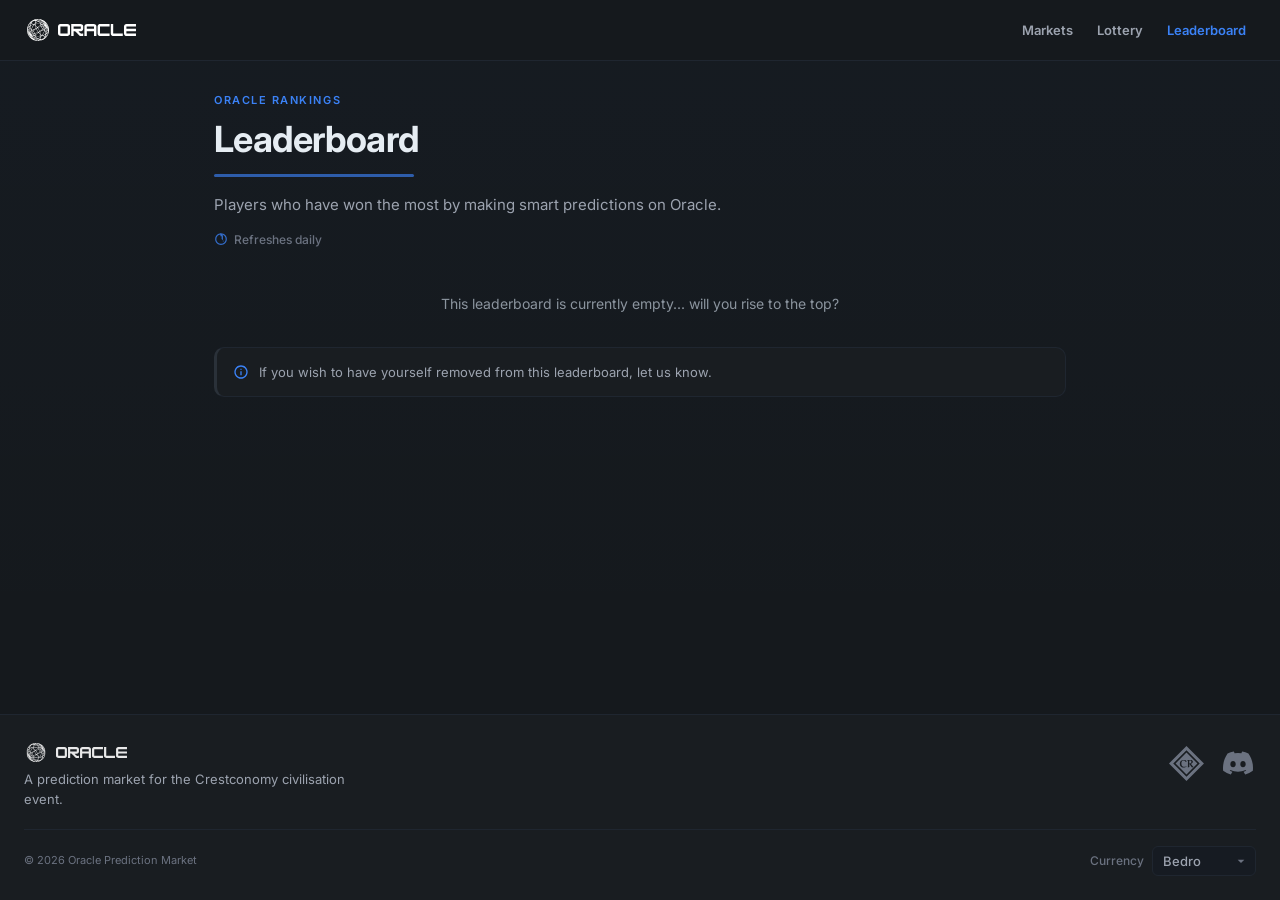
==== leaderboard/index.html @ f8fd2622 "Added new markets" ====
<!DOCTYPE html>
<html lang="en">
<head>
    <meta charset="UTF-8">
    <meta name="viewport" content="width=device-width, initial-scale=1.0">
    <meta name="theme-color" content="#15191d">
    <meta name="color-scheme" content="dark">
    <title>Leaderboard · Oracle</title>
    <style>html,body{background:#15191d}</style>
    <link rel="stylesheet" href="../main.css">
    <link rel="stylesheet" href="leaderboard.css">
    <script src="../data/site-data.js" defer></script>
    <script src="../data/leaderboard-data.js" defer></script>
    <script src="../page-transitions.js" defer></script>
    <script src="leaderboard.js" defer></script>
    <link rel="apple-touch-icon" sizes="180x180" href="/assets/favicon/apple-touch-icon.png">
    <link rel="icon" type="image/png" sizes="32x32" href="/assets/favicon/favicon-32x32.png">
    <link rel="icon" type="image/png" sizes="16x16" href="/assets/favicon/favicon-16x16.png">
    <link rel="manifest" href="/site.webmanifest">
    <link rel="preconnect" href="https://oracle-markets-backend.vercel.app" crossorigin>
</head>
<body class="leaderboard-page">
<header class="site-header">
    <div class="title-bar">
        <a href="../" class="logo" aria-label="Oracle home">
            <img src="../assets/logo.svg" alt="" class="logo-icon" width="28" height="22">
            <img class="logo-text" src="../assets/logo_text.svg" alt="" height="12">
        </a>

        <nav class="leaderboard-nav" aria-label="Site navigation">
            <a href="../" class="leaderboard-nav-link">Markets</a>
            <a href="../lottery/" class="leaderboard-nav-link">Lottery</a>
            <a href="./" class="leaderboard-nav-link active" aria-current="page">Leaderboard</a>
        </nav>
    </div>
</header>

<div id="page-content" class="page-enter">
    <div class="lb-page-wrap">
        <header class="lb-hero">
            <p class="lb-eyebrow">Oracle rankings</p>
            <h1 class="lb-title">Leaderboard</h1>
            <div class="lb-tier-gradient" aria-hidden="true"></div>
            <p class="lb-desc">Players who have won the most by making smart predictions on Oracle.</p>
            <p class="lb-refresh">

                <svg xmlns="http://www.w3.org/2000/svg" height="14px" viewBox="0 -960 960 960" width="14px" fill="var(--accent)"><path d="m612-292 56-56-148-148v-184h-80v-216l172 172ZM480-80q-83 0-156-31.5T197-197q-54-54-85.5-127T80-480q0-83 31.5-156T197-763q54-54 127-85.5T480-880q83 0 156 31.5T763-763q54 54 85.5 127T880-480q0 83-31.5 156T763-197q-54 54-127 85.5T480-80Zm0-400Zm0 320q133 0 226.5-93.5T800-480q0-133-93.5-226.5T480-800q-133 0-226.5 93.5T160-480q0 133 93.5 226.5T480-160Z"/></svg>
                Refreshes daily
            </p>
        </header>

        <section class="lb-board" aria-label="Leaderboard standings">
            <main class="container" id="members"></main>
            <p id="no-members" style="display:none">
                This leaderboard is currently empty... <span class="rank-ellipsis"> will you rise to the top?</span>
            </p>
        </section>

        <p class="lb-disclaimer">
            <svg xmlns="http://www.w3.org/2000/svg" height="16px" viewBox="0 -960 960 960" width="16px" fill="var(--accent)"><path d="M440-280h80v-240h-80v240Zm68.5-331.5Q520-623 520-640t-11.5-28.5Q497-680 480-680t-28.5 11.5Q440-657 440-640t11.5 28.5Q463-600 480-600t28.5-11.5ZM480-80q-83 0-156-31.5T197-197q-54-54-85.5-127T80-480q0-83 31.5-156T197-763q54-54 127-85.5T480-880q83 0 156 31.5T763-763q54 54 85.5 127T880-480q0 83-31.5 156T763-197q-54 54-127 85.5T480-80Zm0-80q134 0 227-93t93-227q0-134-93-227t-227-93q-134 0-227 93t-93 227q0 134 93 227t227 93Zm0-320Z"/></svg>
            If you wish to have yourself removed from this leaderboard, let us know.
        </p>
    </div>
</div>

<footer class="site-footer">
    <div class="footer-inner">
        <div class="footer-row">
            <div class="footer-brand">
                <a href="../" class="footer-logo-link" aria-label="Oracle home">
                    <img src="../assets/logo.svg" alt="" width="24" height="19">
                    <img src="../assets/logo_text.svg" alt="Oracle" height="11">
                </a>
                <p class="footer-tagline" id="footer-tagline"></p>
            </div>
            <div class="footer-links" id="footer-links"></div>
        </div>
        <div class="footer-bottom">
            <p class="footer-copy">© 2026 Oracle Prediction Market</p>
            <div class="footer-currency">
                <label class="footer-currency-label" for="currency-select">Currency</label>
                <select id="currency-select" class="footer-currency-select" aria-label="Currency">
                    <option value="bedro" selected>Bedro</option>
                </select>
            </div>
        </div>
    </div>
</footer>
</body>
</html>
---- main.css ----
*, *::before, *::after {
    box-sizing: border-box;
}

:root {
    --bg: #15191d;
    --bg-elevated: #191d21;
    --panel: #1e2428;
    --panel-hover: #232a30;
    --border: #2a3139;
    --border-subtle: #1f2630;
    --text: #e6edf3;
    --text-muted: #9ca3af;
    --text-dim: #6b7280;
    --accent: #3b82f6;
    --accent-dim: #2563eb;
    --green: #22c55e;
    --green-bg: #1a2e22;
    --green-btn: #2a4a35;
    --red: #ef4444;
    --red-bg: #2e1f20;
    --red-btn: #4a2a2c;
    --radius-sm: 6px;
    --radius-md: 10px;
    --radius-lg: 14px;
    --transition: 0.18s ease;
}

@font-face {
    font-family: 'Inter';
    font-style: normal;
    font-weight: 100 900;
    font-display: swap;
    src: url('/assets/Inter-VariableFont_opsz,wght.woff2') format('woff2-variations');
}

@font-face {
    font-family: 'Inter';
    font-style: italic;
    font-weight: 100 900;
    font-display: swap;
    src: url('/assets/Inter-Italic-VariableFont_opsz,wght.woff2') format('woff2-variations');
}

html {
    scroll-behavior: smooth;
    background: var(--bg);
    color-scheme: dark;
}

@view-transition {
    navigation: auto;
}

::view-transition-old(root),
::view-transition-new(root) {
    animation-duration: 0.2s;
    animation-timing-function: ease;
    background: var(--bg);
}

::view-transition-group(root) {
    background: var(--bg);
}

body {
    margin: 0;
    background: var(--bg);
    color: var(--text);
    font-family: Inter, system-ui, -apple-system, sans-serif;
    font-size: 14px;
    line-height: 1.45;
    -webkit-font-smoothing: antialiased;
}

a {
    color: inherit;
    text-decoration: none;
}

button {
    font-family: inherit;
    cursor: pointer;
}

.site-header {
    position: sticky;
    top: 0;
    z-index: 100;
    background: var(--bg);
    border-bottom: 1px solid var(--border-subtle);
}

.title-bar {
    display: flex;
    align-items: center;
    gap: 20px;
    padding: 12px 24px;
    max-width: 1350px;
    margin: 0 auto;
    height: 60px;
}

.logo {
    display: flex;
    align-items: center;
    gap: 6px;
    flex-shrink: 0;
    margin-right: 16px;
}

.logo-text {
    font-size: 0.95rem;
    font-weight: 600;
    letter-spacing: 0.08em;
}

.leaderboard-nav {
    display: flex;
    align-items: center;
    gap: 4px;
    margin-left: auto;
    flex-shrink: 0;
}

.leaderboard-nav-link {
    font-size: 0.8125rem;
    font-weight: 600;
    color: var(--text-muted);
    padding: 6px 10px;
    border-radius: var(--radius-sm);
    transition: color var(--transition), background var(--transition);
}

.leaderboard-nav-link:hover {
    color: var(--text);
    background: var(--panel);
}

.leaderboard-nav-link.active {
    color: var(--accent);
}

.search-wrap {
    flex: 1;
    max-width: 480px;
    position: relative;
}

.search-icon {
    position: absolute;
    left: 13px;
    top: 50%;
    transform: translateY(-50%);
    color: var(--text-dim);
    pointer-events: none;
}

#search-bar {
    width: 100%;
    background: var(--panel);
    border: 1px solid var(--border-subtle);
    border-radius: 8px;
    padding: 9px 40px 9px 38px;
    color: var(--text);
    font-size: 0.875rem;
    transition: border-color var(--transition);
}

#search-bar::placeholder {
    color: var(--text-dim);
}
#search-bar:focus {
    outline: none;
    border-color: var(--border);
}

.search-kbd {
    position: absolute;
    right: 12px;
    top: 50%;
    transform: translateY(-50%);
    font-size: 0.68rem;
    color: var(--text-dim);
    background: var(--bg-elevated);
    border: 1px solid var(--border-subtle);
    border-radius: 4px;
    padding: 1px 5px;
    font-family: inherit;
}

.nav-right {
    display: flex;
    align-items: center;
    gap: 10px;
    margin-left: auto;
    flex-shrink: 0;
}

.link-btn {
    display: flex;
    align-items: center;
    gap: 5px;
    background: none;
    border: none;
    color: var(--accent);
    font-size: 0.8125rem;
    font-weight: 500;
    padding: 4px 6px;
    transition: opacity var(--transition);
}

.link-btn:hover {
    opacity: 0.8;
}

.menu-btn {
    display: none;
    flex-direction: column;
    justify-content: center;
    gap: 4px;
    width: 32px;
    height: 32px;
    background: none;
    border: none;
    padding: 6px;
}

.menu-btn span {
    display: block;
    height: 2px;
    background: var(--text-muted);
    border-radius: 1px;
}

.tabs {
    display: flex;
    gap: 2px;
    padding: 0 24px;
    max-width: 1350px;
    margin: 0 auto;
    overflow-x: auto;
    scrollbar-width: none;
}

.tabs::-webkit-scrollbar {
    display: none;
}

.tab {
    display: flex;
    align-items: center;
    gap: 5px;
    padding: 10px 12px;
    font-size: 0.8125rem;
    font-weight: 600;
    color: var(--text-muted);
    background: none;
    border: none;
    border-bottom: 2px solid transparent;
    white-space: nowrap;
    flex-shrink: 0;
    transition: color var(--transition);
}


.tab.active {
    color: var(--text);
    border-bottom-color: var(--accent);
}

.tab:hover {
    color: var(--text);
}

.tab-divider {
    align-self: center;
    width: 2px;
    height: 18px;
    margin: 0 6px;
    background: var(--border-subtle);
    flex-shrink: 0;
}

.tab-more {
    color: var(--text-dim);
    font-weight: 500;
}

main {
    max-width: 1350px;
    margin: 0 auto;
    padding: 20px 24px 40px;
}

.highlights {
    display: grid;
    grid-template-columns: minmax(0, 2.3fr) minmax(240px, 1fr);
    gap: 20px;
    align-items: start;
}

.card {
    background: var(--bg-elevated);
    border: 1px solid var(--border-subtle);
    border-radius: var(--radius-lg);
    padding: 18px;
}

.highlight {
    display: flex;
    flex-direction: column;
    gap: 14px;
    min-height: 0;
}

.featured-header {
    display: flex;
    align-items: flex-start;
    gap: 12px;
}

.featured-icon {
    width: 48px;
    height: 48px;
    border-radius: var(--radius-sm);
    background: #0c0f14;
    border: 1px solid var(--border-subtle);
    display: flex;
    align-items: center;
    justify-content: center;
    font-weight: 600;
    font-size: 0.8rem;
    color: var(--text-muted);
    flex-shrink: 0;
    overflow: hidden;
}

.featured-icon img {
    width: 100%;
    height: 100%;
    object-fit: cover;
}

.featured-title-block {
    flex: 1;
    min-width: 0;
}

.featured-subtitle {
    font-size: 0.6875rem;
    color: var(--text-muted);
    margin-bottom: 3px;
}

.featured-title-block h2 {
    margin: 0;
    font-size: 1.2rem;
    font-weight: 600;
    line-height: 1.3;
}

.featured-actions {
    display: flex;
    gap: 6px;
    flex-shrink: 0;
}

.icon-btn {
    display: flex;
    align-items: center;
    justify-content: center;
    width: 30px;
    height: 30px;
    background: transparent;
    border: none;
    border-radius: var(--radius-sm);
    color: var(--text-dim);
    transition: color var(--transition);
}

.icon-btn:hover {
    color: var(--text-muted);
}

.highlight-body {
    display: grid;
    grid-template-columns: minmax(0, 0.95fr) minmax(0, 1.35fr);
    gap: 16px;
    flex: 1;
}

.highlight-body--no-chart {
    grid-template-columns: 1fr;
}

.highlight-left {
    display: flex;
    flex-direction: column;
    gap: 16px;
}

.chance-row {
    display: flex;
    align-items: baseline;
    gap: 8px;
    flex-wrap: wrap;
}

.chance {
    font-size: 1.75rem;
    font-weight: 700;
    color: var(--accent);
    line-height: 1;
}

.change {
    font-size: 0.75rem;
    font-weight: 600;
}

.change.up {
    color: var(--green);
}
.change.down {
    color: var(--red);
}

.btn-row {
    display: flex;
    gap: 8px;
    margin-top: auto;
    margin-bottom: auto;
}

.btn-row--compact .btn-yes,
.btn-row--compact .btn-no {
    padding: 9px 10px;
    font-size: 0.8125rem;
    border-radius: var(--radius-md);
}

.btn-yes, .btn-no, .btn-bet {
    flex: 1;
    border: none;
    border-radius: var(--radius-md);
    padding: 11px 14px;
    font-size: 0.875rem;
    font-weight: 500;
    transition: background var(--transition), color var(--transition);
}

.btn-yes {
    background: var(--green-btn);
    color: var(--green);
}

.btn-yes:hover {
    background: var(--green);
    color: #fff;
}

.btn-no {
    background: var(--red-btn);
    color: var(--red);
}

.btn-no:hover {
    background: var(--red);
    color: #fff;
}

.btn-bet {
    flex: 0 0 auto;
    min-width: 52px;
    padding: 6px 12px;
    background: var(--green-btn);
    color: var(--green);
    font-size: 0.75rem;
    font-weight: 500;
    border-radius: var(--radius-sm);
}

.btn-bet:hover {
    background: var(--green);
    color: #fff;
}

.btn-yes:disabled,
.btn-no:disabled,
.btn-bet:disabled {
    opacity: 0.45;
    cursor: not-allowed;
}

.btn-yes:disabled:hover {
    background: var(--green-btn);
    color: var(--green);
}

.btn-no:disabled:hover {
    background: var(--red-btn);
    color: var(--red);
}

.btn-bet:disabled:hover {
    background: var(--green-btn);
    color: var(--green);
}

.news-feed {
    display: flex;
    flex-direction: column;
    margin-top: auto;
    padding-top: 10px;
    flex-grow: 1;
}

.news-feed--ticker {
    overflow: hidden;
}

.news-ticker-viewport {
    overflow: hidden;
    max-height: 125px;
    flex-grow: 1;
}

.news-ticker-track {
    display: flex;
    flex-direction: column;
    animation: newsTicker var(--ticker-duration, 12s) linear infinite;
}

.news-ticker-track:hover {
    animation-play-state: paused;
}

@keyframes newsTicker {
    0% { transform: translateY(0); }
    100% { transform: translateY(-50%); }
}

.news-item {
    display: grid;
    grid-template-columns: 24px 1fr auto;
    gap: 8px;
    align-items: center;
    padding: 8px 0;
    font-size: 0.75rem;
    min-height: 36px;
    flex-shrink: 0;
}

.news-item:last-child {
    border-bottom: none;
}

.news-empty {
    color: var(--text-dim);
    grid-column: 1 / -1;
}

.news-source-icon {
    width: 24px;
    height: 24px;
    border-radius: 4px;
    display: flex;
    align-items: center;
    justify-content: center;
    font-size: 0.6rem;
    font-weight: 600;
    color: var(--text-dim);
    overflow: hidden;
    flex-shrink: 0;
}

.news-source-icon img {
    width: 100%;
    height: 100%;
    object-fit: cover;
}

.news-headline {
    color: var(--text-muted);
    font-weight: 500;
    line-height: 1.35;
}

a.news-headline {
    text-decoration: none;
    transition: color var(--transition);
}

a.news-headline:hover {
    color: var(--text);
    text-decoration: underline;
}

.news-time {
    color: var(--text-dim);
    font-size: 0.6875rem;
    white-space: nowrap;
}

.graph-container {
    position: relative;
    min-height: 200px;
    height: 100%;
    padding: 6px 0 2px;
}

.graph-container canvas {
    width: 100% !important;
    height: 100% !important;
    max-height: 230px;
}

.graph-container--multi {
    min-height: 240px;
}

.graph-container--multi canvas {
    max-height: 280px;
}

.featured-footer {
    display: grid;
    grid-template-columns: 1fr auto 1fr;
    align-items: center;
    gap: 12px;
    padding-top: 6px;
    font-size: 0.75rem;
    color: var(--text-muted);
}

.featured-footer-left {
    display: flex;
    align-items: center;
    gap: 10px;
    justify-self: start;
    min-width: 0;
    flex-wrap: wrap;
}

.featured-footer-center {
    justify-self: center;
}

.featured-footer-right {
    justify-self: end;
    min-width: 0;
}

.carousel-dots {
    display: flex;
    gap: 5px;
}

.carousel-dot {
    width: 5px;
    height: 5px;
    border-radius: 50%;
    background: var(--border);
    border: none;
    padding: 0;
    transition: background var(--transition);
}

.carousel-dot.active {
    background: var(--text-muted);
}

.carousel-nav {
    display: flex; gap: 20px;
}

.carousel-btn {
    background: transparent;
    border: none;
    color: var(--text-dim);
    font-size: 0.6875rem;
    font-weight: 500;
    padding: 4px 0;
    transition: color var(--transition);
}

.carousel-btn:hover {
    color: var(--text-muted);
}

.sidebar-stack {
    display: flex;
    flex-direction: column;
    gap: 14px;
}

.sidebar-card {
    background: transparent;
    border: none;
    border-radius: 0;
    padding: 0 4px;
}

.sidebar-card h3 {
    margin: 0 0 10px;
    font-size: 0.875rem;
    font-weight: 600;
}

.breaking-item {
    display: grid;
    grid-template-columns: 18px 1fr auto;
    gap: 8px;
    align-items: center;
    padding: 8px 0;
    font-size: 0.78rem;
}

.breaking-item:last-of-type {
    border-bottom: none;
}

.breaking-rank {
    color: var(--text-dim);
    font-weight: 500;
    font-size: 0.72rem;
}

.breaking-title {
    font-weight: 500;
    line-height: 1.3;
    color: var(--text-muted);
}

.breaking-stat {
    text-align: right;
    font-weight: 600;
    font-size: 0.78rem;
    white-space: nowrap;
}

.breaking-stat .pct {
    display: block;
    color: var(--text);
}
.breaking-stat .trend {
    font-size: 0.65rem;
    font-weight: 500;
}
.breaking-stat .trend.up {
    color: var(--green);
}
.breaking-stat .trend.down {
    color: var(--red);
}

.hot-topic {
    display: flex;
    align-items: center;
    justify-content: space-between;
    padding: 8px 0;
    font-size: 0.8rem;
}

.hot-topic:last-of-type {
    border-bottom: none;
}

.hot-topic-name {
    display: flex;
    align-items: center;
    gap: 6px;
    font-weight: 500;
    color: var(--text-muted);
}

.hot-topic-rank {
    color: var(--text-dim);
    font-size: 0.72rem;
    min-width: 14px;
}

.flame-icon {
    color: var(--red);
    flex-shrink: 0;
}

.hot-topic-vol {
    color: var(--text-dim);
    font-size: 0.72rem;
}

.explore-btn {
    width: 100%;
    margin-top: 12px;
    padding: 10px;
    background: var(--panel);
    border: 1px solid var(--border-subtle);
    border-radius: var(--radius-md);
    color: var(--text-muted);
    font-weight: 500;
    font-size: 0.8125rem;
    transition: background var(--transition), color var(--transition);
}

.explore-btn:hover {
    background: var(--panel-hover);
    color: var(--text);
}

.markets-section {
    margin-top: 28px;
}

.section-header {
    display: flex;
    align-items: center;
    justify-content: space-between;
    margin-bottom: 10px;
}

.section-title {
    margin: 0;
    font-size: 0.95rem;
    font-weight: 600;
}

.section-actions {
    display: flex;
    gap: 4px;
}

.grid-tags {
    display: flex;
    gap: 6px;
    flex-wrap: wrap;
    margin-bottom: 14px;
}

.grid-tag {
    padding: 5px 11px;
    font-size: 0.72rem;
    font-weight: 500;
    color: var(--text-muted);
    background: transparent;
    border: 1px solid transparent;
    border-radius: 999px;
    transition: color var(--transition), background var(--transition);
}

.grid-tag:hover {
    color: var(--text);
}

.grid-tag.active {
    color: #fff;
    background: var(--accent-dim);
    border-color: var(--accent-dim);
}

.event-grid {
    display: grid;
    grid-template-columns: repeat(4, minmax(0, 1fr));
    gap: 14px;
}

.event-card {
    background: var(--panel);
    border: 1px solid var(--border-subtle);
    border-radius: var(--radius-lg);
    padding: 14px;
    display: flex;
    flex-direction: column;
    gap: 16px;
    transition: border-color var(--transition), background var(--transition);
}

.event-card:hover {
    border-color: var(--border);
    background: var(--panel-hover);
}

.event-card--ended,
.highlight--ended {
    opacity: 0.62;
    filter: grayscale(0.25);
}

.event-card--resolved,
.highlight--resolved {
    background: linear-gradient(180deg, rgba(22, 199, 132, 0.06) 0%, var(--panel) 48%);
}

.event-card--resolved:hover {
    background: linear-gradient(180deg, rgba(22, 199, 132, 0.09) 0%, var(--panel-hover) 48%);
}

.outcomes-list--resolved {
    margin-top: 15px;
    margin-bottom: 15px;
}

.outcomes-list--resolved .outcome-row {
    grid-template-columns: 1fr auto auto;
}

.outcome-row--winner {
    background: rgba(22, 199, 132, 0.08);
    border: 1px solid rgba(22, 199, 132, 0.22);
    border-radius: var(--radius-sm);
    padding: 6px 8px;
    margin: -6px -8px;
}

.outcome-row--winner .outcome-name {
    color: var(--text);
    font-weight: 600;
}

.outcome-pct--winner {
    color: var(--green);
}

.outcome-winner-tag {
    font-size: 0.625rem;
    font-weight: 700;
    letter-spacing: 0.04em;
    text-transform: uppercase;
    color: var(--green);
    background: rgba(22, 199, 132, 0.14);
    border-radius: 999px;
    padding: 2px 7px;
    white-space: nowrap;
}

.event-card--ended:hover {
    border-color: var(--border-subtle);
    background: var(--panel);
}

.event-card-top {
    display: flex;
    align-items: flex-start;
    justify-content: space-between;
    gap: 6px;
}

.event-card-header {
    display: flex;
    align-items: flex-start;
    gap: 10px;
    flex: 1;
    min-width: 0;
}

.market-icon {
    width: 36px;
    height: 36px;
    border-radius: var(--radius-sm);
    background: #0c0f14;
    border: 1px solid var(--border-subtle);
    display: flex;
    align-items: center;
    justify-content: center;
    font-size: 0.65rem;
    font-weight: 600;
    color: var(--text-dim);
    flex-shrink: 0;
    overflow: hidden;
}

.market-icon img {
    width: 100%;
    height: 100%;
    object-fit: cover;
}

.event-card-title {
    margin: 0;
    font-size: 0.8125rem;
    font-weight: 600;
    line-height: 1.35;
}

.chance-arc {
    position: relative;
    width: 75px;
    flex-shrink: 0;
    margin-top: -2px;
}

.chance-arc svg {
    width: 100%;
    height: auto;
    display: block;
}

.arc-bg {
    fill: none;
    stroke: #31383f;
    stroke-width: 5;
    stroke-linecap: round;
}

.arc-fill {
    fill: none;
    stroke-width: 5;
    stroke-linecap: round;
    stroke-dasharray: 126;
    stroke-dashoffset: 126;
    transition: stroke-dashoffset 0.6s ease;
}

.arc-label {
    position: absolute;
    bottom: 0;
    left: 50%;
    transform: translate(-50%, 3px);
    text-align: center;
    line-height: 1.15;
}

.arc-label .percent {
    display: block;
    font-size: 0.6875rem;
    font-weight: 600;
    color: var(--text);
}

.arc-label .sub {
    display: block;
    font-size: 0.5rem;
    color: var(--text-dim);
    letter-spacing: 0.02em;
}

.outcomes-list {
    display: flex;
    flex-direction: column;
    gap: 8px;
    max-width: 450px;
}

.outcome-row {
    display: grid;
    grid-template-columns: 1fr auto auto;
    gap: 8px;
    align-items: center;
}

.outcome-name {
    margin: 0;
    font-size: 0.8125rem;
    font-weight: 500;
    color: var(--text-muted);
}

.outcome-pct {
    font-size: 0.8125rem;
    font-weight: 600;
    min-width: 32px;
    text-align: right;
}

.outcome-pct.lead {
    color: var(--green);
}
.outcome-pct.trail {
    color: var(--text-muted);
}

.card-meta {
    display: flex;
    align-items: center;
    justify-content: space-between;
    gap: 8px;
    font-size: 0.6875rem;
    color: var(--text-dim);
    margin-top: auto;
}

.market-ends {
    font-variant-numeric: tabular-nums;
    color: var(--text-muted);
    cursor: help;
    white-space: nowrap;
}

.market-ends--urgent {
    color: var(--red);
}

.market-ends--ended {
    color: var(--text-dim);
}

.bookmark-btn {
    display: none; /* TODO: Add bookmarking cookie logic */
    background: none;
    border: none;
    color: var(--text-dim);
    padding: 2px;
    /*display: flex;*/
    transition: color var(--transition);
}

.bookmark-btn:hover {
    color: var(--text-muted);
}

.empty-state {
    text-align: center;
    color: var(--text-muted);
    padding: 40px 24px;
    font-size: 0.875rem;
}

.site-footer {
    margin-top: 56px;
    border-top: 1px solid var(--border-subtle);
    background: var(--bg-elevated);
}

.page-enter-fallback .page-enter {
    animation: fadeSlideUp 0.35s ease both;
}

.footer-inner {
    max-width: 1350px;
    margin: 0 auto;
    padding: 28px 24px 24px;
}

.footer-row {
    display: flex;
    align-items: flex-start;
    justify-content: space-between;
    gap: 24px;
    padding-bottom: 20px;
    border-bottom: 1px solid var(--border-subtle);
}

.footer-brand {
    display: flex;
    flex-direction: column;
    gap: 8px;
    min-width: 0;
}

.footer-logo-link {
    display: inline-flex;
    align-items: center;
    gap: 8px;
    width: fit-content;
    opacity: 0.9;
    transition: opacity var(--transition);
}

.footer-logo-link:hover {
    opacity: 1;
}

.footer-tagline {
    margin: 0;
    font-size: 0.8125rem;
    color: var(--text-muted);
    line-height: 1.5;
    max-width: 360px;
}

.footer-links {
    display: flex;
    align-items: center;
    gap: 16px;
    flex-shrink: 0;
    padding-top: 2px;
}

.footer-link {
    display: flex;
    align-items: center;
    justify-content: center;
    width: 36px;
    height: 36px;
    color: var(--text-dim);
    border-radius: 8px;
    transition: all var(--transition);
}

.footer-link:hover {
    color: var(--text-muted);
    transform: translateY(-1px);
}

.footer-link--discord:hover {
    color: #5865f2;
}

.footer-link--web:hover {
    color: #f2d45a;
}

.footer-bottom {
    display: flex;
    align-items: center;
    justify-content: space-between;
    gap: 16px;
    margin-top: 16px;
    flex-wrap: wrap;
}

.footer-copy {
    margin: 0;
    font-size: 0.6875rem;
    color: var(--text-dim);
}

.footer-currency {
    display: flex;
    align-items: center;
    gap: 8px;
}

.footer-currency-label {
    font-size: 0.75rem;
    font-weight: 500;
    color: var(--text-dim);
}

.footer-currency-select {
    appearance: none;
    min-width: 6.5rem;
    padding: 6px 28px 6px 10px;
    font-family: inherit;
    font-size: 0.8125rem;
    font-weight: 500;
    color: var(--text-muted);
    background:
        url("data:image/svg+xml,%3Csvg xmlns='http://www.w3.org/2000/svg' viewBox='0 0 24 24' fill='%236b7280'%3E%3Cpath d='M7 10l5 5 5-5z'/%3E%3C/svg%3E")
        no-repeat right 6px center / 16px,
        var(--panel);
    border: 1px solid var(--border-subtle);
    border-radius: var(--radius-sm);
    cursor: pointer;
    transition: border-color var(--transition), color var(--transition);
}

.footer-currency-select:hover {
    border-color: var(--border);
    color: var(--text);
}

.footer-currency-select:focus {
    outline: none;
    border-color: var(--accent);
}

@keyframes fadeSlideUp {
    from {
        opacity: 0;
        transform: translateY(12px);
    }
    to {
        opacity: 1;
        transform: translateY(0);
    }
}

@keyframes fadeIn {
    from {
        opacity: 0;
    }
    to {
        opacity: 1;
    }
}

.fade-in {
    animation: fadeSlideUp 0.5s ease both;
}

@keyframes skeletonShimmer {
    0% {
        background-position: 200% 0;
    }
    100% {
        background-position: -200% 0;
    }
}

.skeleton-line,
.skeleton-block,
.skeleton-pill {
    background: linear-gradient(
        90deg,
        #1a2026 0%,
        #252d36 45%,
        #1a2026 90%
    );
    background-size: 200% 100%;
    animation: skeletonShimmer 1.35s ease-in-out infinite;
    border-radius: var(--radius-sm);
}

.skeleton-line {
    height: 11px;
    width: 100%;
}

.skeleton-line--xs {
    width: 38%;
    height: 10px;
}

.skeleton-line--chance {
    width: 120px;
    height: 28px;
    border-radius: var(--radius-md);
}

.skeleton-line--sidebar-title {
    width: 108px;
    height: 14px;
    margin-bottom: 10px;
}

.skeleton-line--rank {
    width: 18px;
    height: 11px;
    flex-shrink: 0;
}

.skeleton-line--breaking-title {
    flex: 1;
    min-width: 0;
    height: 11px;
}

.skeleton-line--stat {
    width: 32px;
    height: 11px;
    margin-left: auto;
}

.skeleton-line--stat-sm {
    width: 40px;
    height: 9px;
    margin-left: auto;
    margin-top: 3px;
}

.skeleton-line--hot-name {
    flex: 1;
    min-width: 0;
    height: 11px;
}

.skeleton-line--hot-vol {
    width: 44px;
    height: 10px;
    flex-shrink: 0;
}

.skeleton-line--card-title {
    height: 11px;
}

.skeleton-line--card-title-sub {
    width: 78%;
    height: 11px;
}

.skeleton-line--card-meta {
    width: 42%;
    height: 10px;
}

.skeleton-line--footer-meta {
    width: 88px;
    height: 11px;
}

.skeleton-line--footer-nav {
    width: 72px;
    height: 11px;
    margin-left: auto;
}

.skeleton-line--sm {
    width: 55%;
    height: 11px;
}

.skeleton-line--md {
    width: 42%;
    height: 13px;
    margin-bottom: 14px;
}

.skeleton-line--lg {
    width: 88%;
    height: 18px;
    margin-top: 8px;
}

.skeleton-line--xl {
    width: 64%;
    height: 28px;
    border-radius: var(--radius-md);
}

.skeleton-line--short {
    width: 48px;
    flex-shrink: 0;
}

.skeleton-block {
    border-radius: var(--radius-sm);
}

.skeleton-icon {
    width: 48px;
    height: 48px;
    flex-shrink: 0;
}

.skeleton-chart {
    height: 200px;
    min-height: 200px;
    border-radius: var(--radius-md);
}

.skeleton-btn-row {
    display: flex;
    gap: 8px;
}

.skeleton-btn {
    flex: 1;
    height: 40px;
    border-radius: var(--radius-md);
}

.skeleton-btn--compact {
    height: 34px;
}

.skeleton-featured-footer {
    display: grid;
    grid-template-columns: 1fr auto 1fr;
    align-items: center;
    gap: 12px;
    padding-top: 6px;
}

.skeleton-footer-dots {
    display: flex;
    gap: 5px;
    justify-self: center;
}

.skeleton-dot {
    width: 5px;
    height: 5px;
    border-radius: 50%;
    background: linear-gradient(
        90deg,
        #1a2026 0%,
        #252d36 45%,
        #1a2026 90%
    );
    background-size: 200% 100%;
    animation: skeletonShimmer 1.35s ease-in-out infinite;
}

.skeleton-breaking-item {
    display: grid;
    grid-template-columns: 18px 1fr auto;
    gap: 8px;
    align-items: center;
    padding: 8px 0;
}

.skeleton-breaking-stat {
    display: flex;
    flex-direction: column;
    align-items: flex-end;
    gap: 0;
    min-width: 44px;
}

.skeleton-hot-item {
    display: flex;
    align-items: center;
    justify-content: space-between;
    gap: 12px;
    padding: 8px 0;
}

.skeleton-sidebar {
    min-height: 168px;
}

.skeleton-pill {
    display: inline-block;
    width: 72px;
    height: 28px;
    border-radius: 999px;
}

.skeleton-pill--short {
    width: 52px;
}

.skeleton-pill--tab {
    width: 64px;
    height: 30px;
    flex-shrink: 0;
}

.skeleton-tabs {
    display: flex;
    gap: 8px;
    overflow: hidden;
}

.skeleton-grid-tags {
    display: flex;
    flex-wrap: wrap;
    gap: 8px;
}

.skeleton-card {
    pointer-events: none;
    min-height: 150px;
    gap: 12px;
}

.skeleton-card-top {
    display: flex;
    align-items: flex-start;
    justify-content: space-between;
    gap: 6px;
}

.skeleton-card-icon {
    width: 36px;
    height: 36px;
    flex-shrink: 0;
}

.skeleton-card-arc {
    width: 75px;
    height: 38px;
    flex-shrink: 0;
    border-radius: 75px 75px 0 0;
    margin-top: -2px;
}

.skeleton-card-copy {
    flex: 1;
    display: flex;
    flex-direction: column;
    gap: 8px;
    min-width: 0;
    padding-top: 2px;
}

.skeleton-featured {
    min-height: 350px;
}

.skeleton-featured .highlight-body {
    display: grid;
    grid-template-columns: minmax(0, 0.95fr) minmax(0, 1.35fr);
    gap: 16px;
    min-height: 216px;
    align-items: stretch;
}

.skeleton-featured .highlight-left {
    gap: 16px;
    justify-content: flex-start;
}

#main-content[aria-busy="true"] .highlights,
#main-content[aria-busy="true"] .markets-section {
    pointer-events: none;
}

.content-ready .skeleton-featured,
.content-ready .skeleton-card,
.content-ready .skeleton-sidebar,
.content-ready .skeleton-grid-tags {
    animation: none;
}

@media (prefers-reduced-motion: reduce) {
    .skeleton-line,
    .skeleton-block,
    .skeleton-pill,
    .skeleton-dot {
        animation: none;
        background: #1e2428;
    }
}

@media (prefers-reduced-motion: reduce) {
    ::view-transition-old(root),
    ::view-transition-new(root) {
        animation: none;
    }

    .page-enter-fallback .page-enter {
        animation: none;
    }
}

@media (max-width: 1200px) {
    .event-grid {
        grid-template-columns: repeat(3, minmax(0, 1fr));
    }
}

@media (max-width: 960px) {
    .highlights {
        grid-template-columns: 1fr;
    }
    .sidebar-stack {
        display: grid;
        grid-template-columns: 1fr 1fr;
        gap: 20px;
    }
    .event-grid {
        grid-template-columns: repeat(2, minmax(0, 1fr));
    }
    .highlight-body {
        grid-template-columns: 1fr;
    }
    .graph-container {
        min-height: 170px;
    }
}

@media (max-width: 720px) {
    .title-bar {
        display: grid;
        grid-template-columns: 1fr auto;
        grid-template-areas:
            "logo nav"
            "search search";
        height: auto;
        min-height: 0;
        gap: 10px 12px;
        padding: 10px 16px;
        align-items: center;
    }

    .logo {
        grid-area: logo;
        margin-right: 0;
    }

    .leaderboard-nav {
        grid-area: nav;
        margin-left: 0;
        justify-content: flex-end;
        gap: 2px;
        max-width: 100%;
    }

    .leaderboard-nav-link {
        padding: 6px 8px;
        font-size: 0.75rem;
    }

    .search-wrap {
        grid-area: search;
        order: unset;
        max-width: none;
        width: 100%;
        margin: 0;
    }

    .search-kbd {
        display: none;
    }

    .menu-btn {
        display: flex;
    }

    .link-btn-text {
        display: none;
    }

    main {
        padding: 16px;
    }

    .tabs {
        padding: 0 16px;
        gap: 0;
    }

    .tab {
        padding: 10px 10px;
        font-size: 0.75rem;
    }

    .skeleton-tabs {
        padding: 0 16px;
    }

    .sidebar-stack {
        grid-template-columns: 1fr;
    }

    .event-grid {
        grid-template-columns: 1fr;
    }

    .footer-inner {
        padding: 24px 16px 20px;
    }

    .footer-row {
        flex-direction: column;
        align-items: stretch;
        gap: 16px;
    }

    .footer-links {
        padding-top: 0;
    }

    .featured-title-block h2 {
        font-size: 1.05rem;
    }

    .chance {
        font-size: 1.5rem;
    }
}

@media (max-width: 480px) {
    .title-bar {
        grid-template-columns: 1fr;
        grid-template-areas:
            "logo"
            "nav"
            "search";
        gap: 8px;
    }

    .leaderboard-nav {
        justify-content: flex-start;
        flex-wrap: wrap;
        row-gap: 4px;
    }

    .footer-links {
        justify-content: flex-start;
    }

    .footer-bottom {
        flex-direction: column;
        align-items: flex-start;
        gap: 12px;
    }
}
---- leaderboard/leaderboard.css ----
:root {
  --panel: #161b22;
  --gold: #f5c15b;
  --silver: #b7c0cc;
  --bronze: #d08c5a;
  --normal: #35383c;
  --muted: #8b949e;
}

.leaderboard-page {
  display: flex;
  flex-direction: column;
  min-height: 100vh;
}

#page-content {
  flex: 1;
  position: relative;
  background: linear-gradient(to bottom, rgba(59,130,246, 0.02), rgba(59,130,246, 0.0));
}

.lb-page-wrap {
  max-width: 900px;
  margin: 0 auto;
  padding: 32px 24px 0px;
}

.lb-hero {
  margin-bottom: 28px;
}

.lb-eyebrow {
  margin: 0 0 10px;
  font-size: 0.6875rem;
  font-weight: 600;
  letter-spacing: 0.14em;
  text-transform: uppercase;
  color: var(--accent);
}

.lb-title {
  margin: 0 0 14px;
  font-size: clamp(1.75rem, 4vw, 2.25rem);
  font-weight: 700;
  letter-spacing: -0.02em;
  line-height: 1.15;
  color: var(--text);
}

.lb-tier-gradient {
  width: min(200px, 40%);
  height: 3px;
  margin-bottom: 16px;
  border-radius: 999px;
  background: var(--accent);
  opacity: 0.65;
}

.lb-desc {
  margin: 0;
  max-width: 36rem;
  font-size: 0.9375rem;
  color: var(--text-muted);
  line-height: 1.6;
}

.lb-refresh {
  display: inline-flex;
  align-items: center;
  gap: 6px;
  margin: 14px 0 0;
  font-size: 0.75rem;
  font-weight: 500;
  color: var(--text-dim);
}

.lb-refresh svg {
  color: var(--accent);
  opacity: 0.8;
  flex-shrink: 0;
  transform: translateY(-0.85px);
}

.lb-board {
  position: relative;
}

.lb-disclaimer {
  display: flex;
  align-items: flex-start;
  gap: 10px;
  margin: 32px 0 0;
  padding: 14px 16px;
  font-size: 0.8125rem;
  color: var(--text-muted);
  line-height: 1.55;
  background: var(--bg-elevated);
  border: 1px solid var(--border-subtle);
  border-left: 3px solid var(--border);
  border-radius: var(--radius-md);
}

.lb-disclaimer svg {
  flex-shrink: 0;
  margin-top: 2px;
  color: var(--text-dim);
}

.container {
  display: flex;
  flex-direction: column;
  gap: 1rem;
  padding: 0;
}

.rank-card {
  padding: 0;
  border-radius: 14px;
  transition: 0.3s ease;
}

.rank-card:hover {
  transform: translateY(-2px);
}

.rank-inner {
  position: relative;
  display: flex;
  opacity: 0;
  transform: translateY(6px);
  animation: none;
  /*background: linear-gradient(*/
  /*  180deg,*/
  /*  rgba(22, 27, 34, 0.7),*/
  /*  rgba(18, 23, 34, 0.7)*/
  /*);*/
    background: var(--bg-elevated);
  border: 1px solid #202938;
  border-radius: 14px;
  backdrop-filter: blur(5px);
  -webkit-backdrop-filter: blur(5px);
  padding: 14px 16px;
}

.lb-board-animate .rank-inner {
  animation: cardIn 0.4s ease forwards;
}

@keyframes cardIn {
  to {
    opacity: 1;
    transform: translateY(0);
  }
}

.rank-inner::before {
  content: "";
  position: absolute;
  inset: 0;
  border-radius: inherit;
  opacity: 0;
  background: radial-gradient(
    circle at top left,
    color-mix(in srgb, var(--rank-color) 35%, transparent),
    transparent 60%
  );
  transition: opacity 0.7s ease;
  pointer-events: none;
}

.rank-inner:hover::before {
  opacity: 0.7;
}

.rank-header {
  position: relative;
  isolation: isolate;
  overflow-y: visible;
  max-height: 5rem;
  display: flex;
  flex-direction: row;
  width: 10rem;
  justify-content: space-between;
  padding-left: 0.2rem;
  margin-right: 1rem;
  border-radius: 0.4rem;
  background: linear-gradient(-80deg, var(--panel), var(--rank-color));
}

.rank-header .rank-number,
.rank-header img {
  position: relative;
  z-index: 1;
}

.rank-header img {
  height: 5.75rem;
  width: 5.75rem;
  transform: translateY(-0.75rem);
}

.rank-number {
  font-size: 1.7rem;
  line-height: 1.35rem;
  font-weight: 700;
  text-align: center;
  text-shadow: 1px 1px 4px black;
  font-style: italic;
  min-width: 4rem;
  align-self: center;
}

.mage-info {
  display: flex;
  flex-direction: column;
  align-items: space-between;
  height: 100%;
  margin-top: 4px;
  font-size: 0.8rem;
  color: var(--muted);
  gap: 0.3rem;
  align-self: center;
}

.mage-info h2 {
  margin: 0;
  font-size: 1.5rem;
  font-weight: 600;
  letter-spacing: 0.04em;
}

.player-affiliation {
  display: inline-flex;
  align-items: center;
  flex-wrap: wrap;
  gap: 0.4rem 0.55rem;
  margin-top: 0.1rem;
}

.player-affiliation .origin,
.player-affiliation .region {
  font-size: 0.8rem;
  font-weight: 500;
  color: var(--muted);
  line-height: 1.3;
  white-space: nowrap;
}

.player-affiliation .origin:not(:only-child)::after {
  content: "•";
  margin-left: 0.55rem;
  opacity: 0.45;
  font-weight: 600;
}

#no-members {
  opacity: 0;
  transform: translateY(2px);
  text-align: center;
  color: var(--muted);
}

.show-animate {
  animation: fadeSlideIn 0.6s forwards;
}

.rank-ellipsis {
  opacity: 0;
  display: inline-block;
  transition: opacity 0.6s ease 0.8s, transform 0.6s ease 0.8s;
  animation-delay: 0.7s;
}

#no-members.show-animate .rank-ellipsis {
  opacity: 1;
  transform: translateY(0);
}

@keyframes fadeSlideIn {
  to {
    opacity: 1;
    transform: translateY(0);
  }
}

.gold .rank-header::before,
.silver .rank-header::before,
.bronze .rank-header::before {
  content: "";
  position: absolute;
  inset: 0;
  border-radius: inherit;
  background: linear-gradient(
    105deg,
    transparent 0%,
    transparent 38%,
    rgba(255, 255, 255, 0.15) 44%,
    rgba(255, 255, 255, 0.55) 50%,
    rgba(255, 255, 255, 0.15) 56%,
    transparent 62%,
    transparent 100%
  );
  background-size: 220% 100%;
  background-position: 130% 0;
  animation: rankHeaderShine 4s ease-in-out infinite;
  pointer-events: none;
  z-index: 0;
}

.silver .rank-header::before {
  background: linear-gradient(
    105deg,
    transparent 0%,
    transparent 38%,
    rgba(255, 255, 255, 0.12) 44%,
    rgba(255, 255, 255, 0.5) 50%,
    rgba(255, 255, 255, 0.12) 56%,
    transparent 62%,
    transparent 100%
  );
  background-size: 220% 100%;
  background-position: 130% 0;
}

.bronze .rank-header::before {
  background: linear-gradient(
    105deg,
    transparent 0%,
    transparent 38%,
    rgba(255, 220, 170, 0.12) 44%,
    rgba(255, 230, 190, 0.45) 50%,
    rgba(255, 220, 170, 0.12) 56%,
    transparent 62%,
    transparent 100%
  );
  background-size: 220% 100%;
  background-position: 130% 0;
}

@keyframes rankHeaderShine {
  0%,
  28%,
  100% {
    background-position: 130% 0;
  }

  52% {
    background-position: -30% 0;
  }
}

.gold .rank-header {
  background: linear-gradient(-80deg, var(--panel), var(--gold));
}

.silver .rank-header {
  background: linear-gradient(-80deg, var(--panel), var(--silver));
}

.bronze .rank-header {
  background: linear-gradient(-80deg, var(--panel), var(--bronze));
}

.normal .rank-header {
  background: linear-gradient(-80deg, var(--panel), var(--normal));
}

@media (max-width: 670px) {
  .lb-page-wrap {
    padding: 24px 16px 40px;
  }

  .rank-inner {
    flex-direction: row;
    flex-wrap: wrap;
    justify-content: center;
  }

  .rank-header {
    margin-right: 0;
  }

  .mage-info h2 {
    text-align: center;
  }
}

@media (max-width: 570px) {
  .rank-inner {
    gap: 1rem;
  }

  #no-members {
    margin-left: 2rem;
    margin-right: 2rem;
  }
}

@media (max-width: 400px) {
  .player-affiliation .origin,
  .player-affiliation .region {
    font-size: 0.7rem;
  }
}

@media (prefers-reduced-motion: reduce) {
  .rank-inner {
    animation: none;
    opacity: 1;
    transform: none;
  }
}
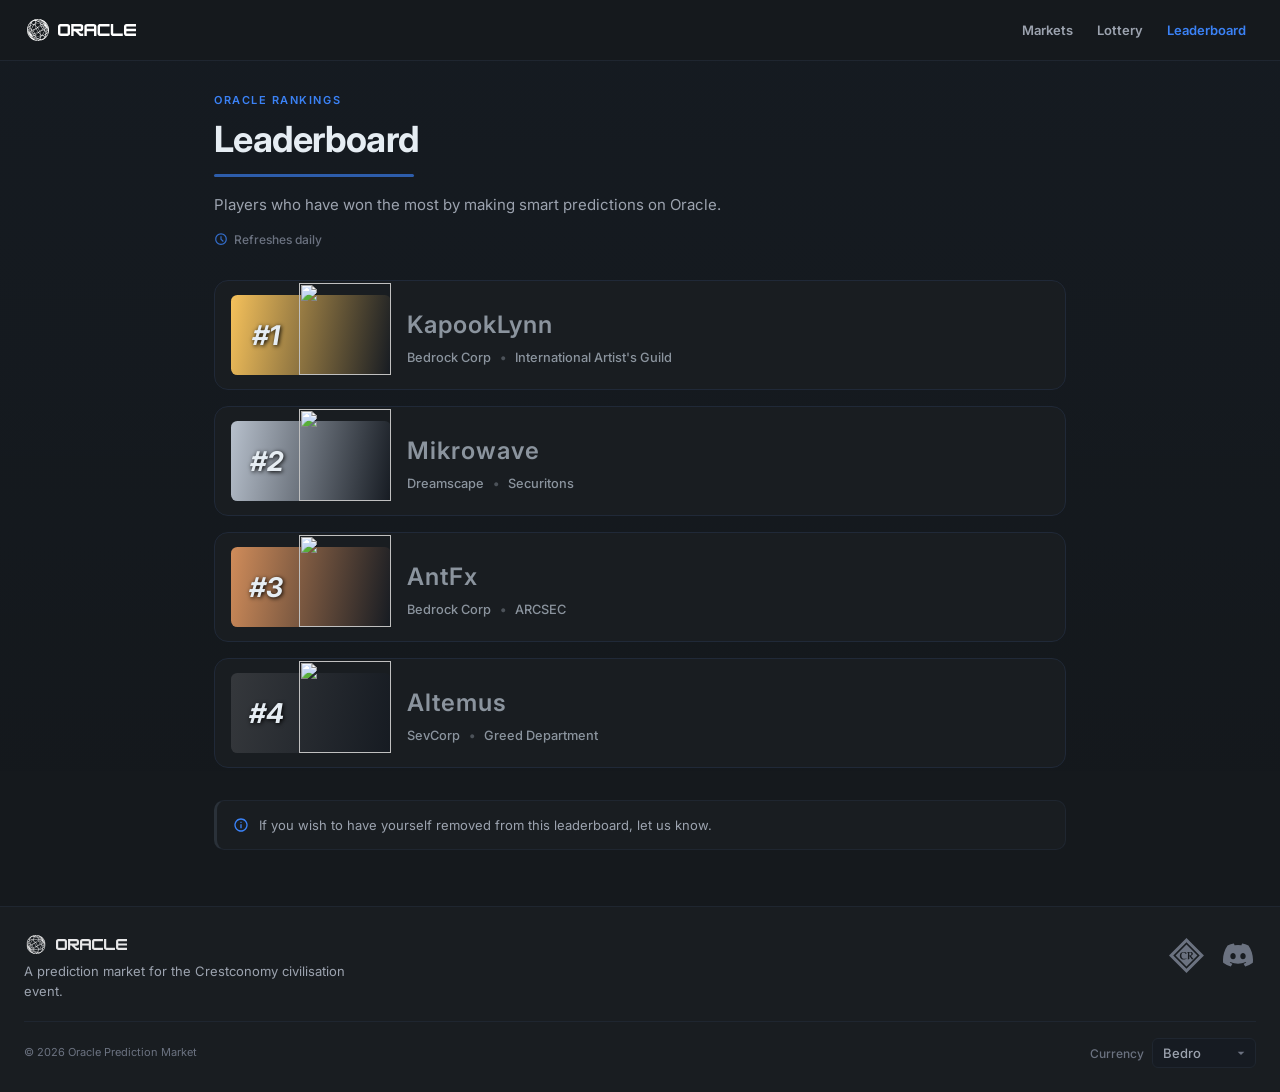
==== commit 5e6b9703: "Added leaderboard data" ====
--- a/leaderboard/index.html
+++ b/leaderboard/index.html
@@ -43,8 +43,7 @@
             <div class="lb-tier-gradient" aria-hidden="true"></div>
             <p class="lb-desc">Players who have won the most by making smart predictions on Oracle.</p>
             <p class="lb-refresh">
-
-                <svg xmlns="http://www.w3.org/2000/svg" height="14px" viewBox="0 -960 960 960" width="14px" fill="var(--accent)"><path d="m612-292 56-56-148-148v-184h-80v-216l172 172ZM480-80q-83 0-156-31.5T197-197q-54-54-85.5-127T80-480q0-83 31.5-156T197-763q54-54 127-85.5T480-880q83 0 156 31.5T763-763q54 54 85.5 127T880-480q0 83-31.5 156T763-197q-54 54-127 85.5T480-80Zm0-400Zm0 320q133 0 226.5-93.5T800-480q0-133-93.5-226.5T480-800q-133 0-226.5 93.5T160-480q0 133 93.5 226.5T480-160Z"/></svg>
+                <svg xmlns="http://www.w3.org/2000/svg" height="14px" viewBox="0 -960 960 960" width="14px" fill="var(--accent)"><path d="m612-292 56-56-148-148v-184h-80v216l172 172ZM480-80q-83 0-156-31.5T197-197q-54-54-85.5-127T80-480q0-83 31.5-156T197-763q54-54 127-85.5T480-880q83 0 156 31.5T763-763q54 54 85.5 127T880-480q0 83-31.5 156T763-197q-54 54-127 85.5T480-80Zm0-400Zm0 320q133 0 226.5-93.5T800-480q0-133-93.5-226.5T480-800q-133 0-226.5 93.5T160-480q0 133 93.5 226.5T480-160Z"/></svg>
                 Refreshes daily
             </p>
         </header>
--- a/main.css
+++ b/main.css
@@ -1116,6 +1116,70 @@
     font-size: 0.875rem;
 }
 
+.live-data-banner {
+    max-width: 1350px;
+    margin: 0 auto 16px;
+    padding: 0 24px;
+}
+
+.live-data-banner-inner {
+    display: flex;
+    align-items: flex-start;
+    gap: 12px;
+    padding: 12px 14px;
+    background: rgba(245, 158, 11, 0.08);
+    border: 1px solid rgba(245, 158, 11, 0.28);
+    border-radius: var(--radius-md);
+}
+
+.live-data-banner-icon {
+    flex-shrink: 0;
+    margin-top: 1px;
+    color: #f59e0b;
+}
+
+.live-data-banner-copy {
+    flex: 1;
+    min-width: 0;
+}
+
+.live-data-banner-title {
+    margin: 0 0 2px;
+    font-size: 0.8125rem;
+    font-weight: 600;
+    color: var(--text);
+}
+
+.live-data-banner-desc {
+    margin: 0;
+    font-size: 0.75rem;
+    line-height: 1.45;
+    color: var(--text-muted);
+}
+
+.live-data-banner-retry {
+    flex-shrink: 0;
+    align-self: center;
+    border: 1px solid rgba(245, 158, 11, 0.35);
+    background: rgba(245, 158, 11, 0.12);
+    color: #fbbf24;
+    border-radius: var(--radius-sm);
+    padding: 7px 12px;
+    font-size: 0.75rem;
+    font-weight: 600;
+    transition: background var(--transition), border-color var(--transition);
+}
+
+.live-data-banner-retry:hover:not(:disabled) {
+    background: rgba(245, 158, 11, 0.2);
+    border-color: rgba(245, 158, 11, 0.5);
+}
+
+.live-data-banner-retry:disabled {
+    opacity: 0.65;
+    cursor: wait;
+}
+
 .site-footer {
     margin-top: 56px;
     border-top: 1px solid var(--border-subtle);
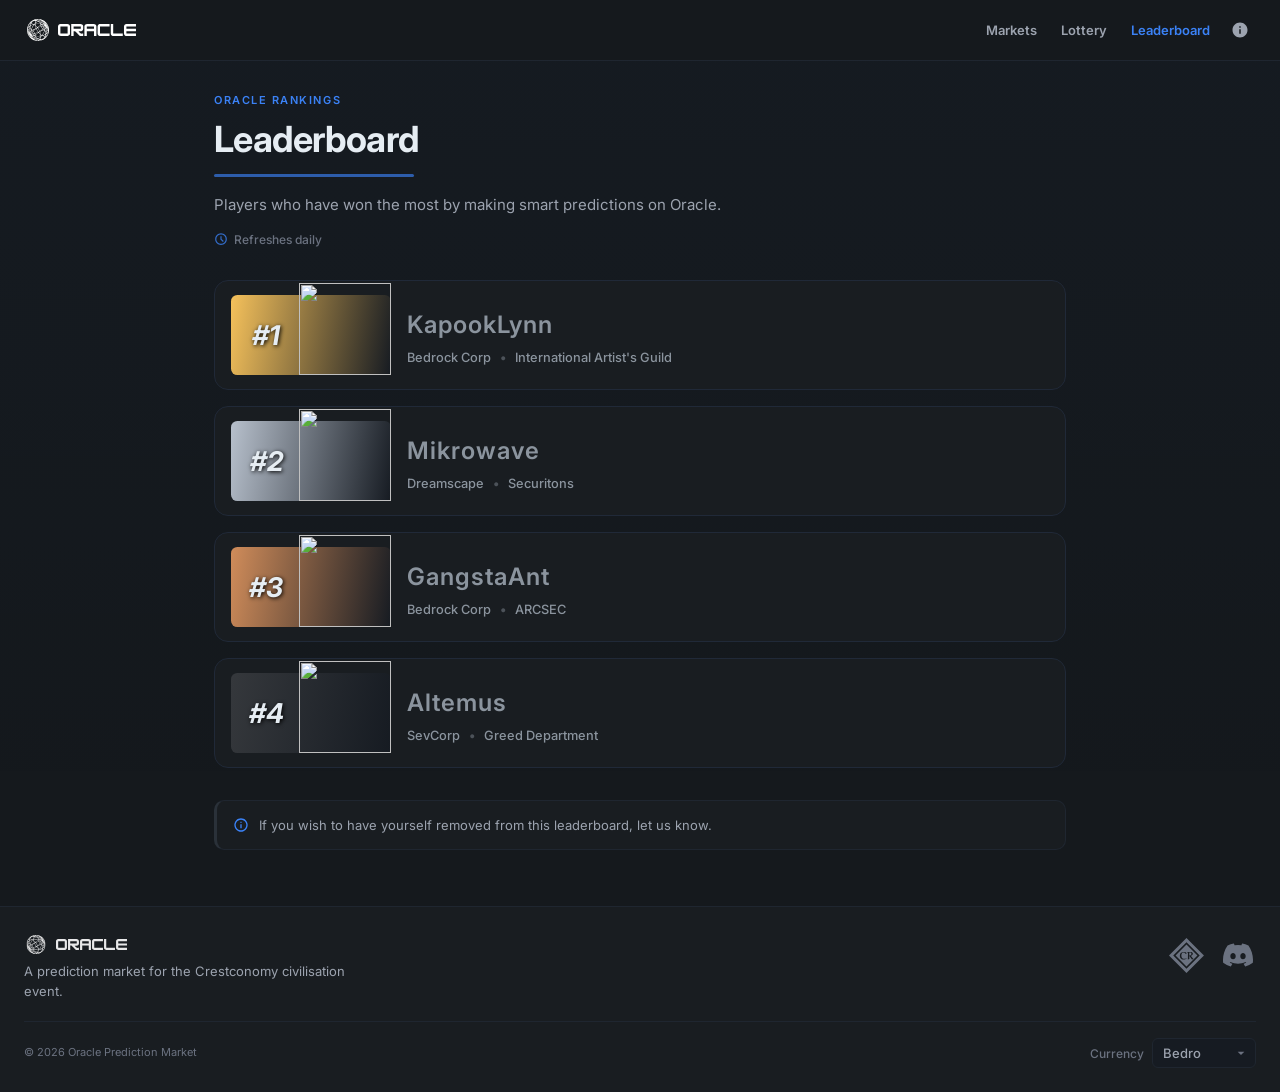
==== commit a29f406a: "Added more modals" ====
--- a/leaderboard/index.html
+++ b/leaderboard/index.html
@@ -12,6 +12,7 @@
     <script src="../data/site-data.js" defer></script>
     <script src="../data/leaderboard-data.js" defer></script>
     <script src="../page-transitions.js" defer></script>
+    <script src="../info-modal.js" defer></script>
     <script src="leaderboard.js" defer></script>
     <link rel="apple-touch-icon" sizes="180x180" href="/assets/favicon/apple-touch-icon.png">
     <link rel="icon" type="image/png" sizes="32x32" href="/assets/favicon/favicon-32x32.png">
@@ -27,11 +28,16 @@
             <img class="logo-text" src="../assets/logo_text.svg" alt="" height="12">
         </a>
 
-        <nav class="leaderboard-nav" aria-label="Site navigation">
-            <a href="../" class="leaderboard-nav-link">Markets</a>
-            <a href="../lottery/" class="leaderboard-nav-link">Lottery</a>
-            <a href="./" class="leaderboard-nav-link active" aria-current="page">Leaderboard</a>
-        </nav>
+        <div class="title-bar-actions">
+            <nav class="leaderboard-nav" aria-label="Site navigation">
+                <a href="../" class="leaderboard-nav-link">Markets</a>
+                <a href="../lottery/" class="leaderboard-nav-link">Lottery</a>
+                <a href="./" class="leaderboard-nav-link active" aria-current="page">Leaderboard</a>
+            </nav>
+            <button type="button" class="info-btn" id="info-btn" aria-label="How Oracle works">
+                <svg viewBox="0 0 24 24" width="18" height="18" aria-hidden="true"><path fill="currentColor" d="M12 2C6.48 2 2 6.48 2 12s4.48 10 10 10 10-4.48 10-10S17.52 2 12 2zm1 15h-2v-6h2v6zm0-8h-2V7h2v2z"/></svg>
+            </button>
+        </div>
     </div>
 </header>
 
--- a/main.css
+++ b/main.css
@@ -119,8 +119,40 @@
     display: flex;
     align-items: center;
     gap: 4px;
+    flex-shrink: 0;
+}
+
+.title-bar-actions {
+    display: flex;
+    align-items: center;
+    gap: 4px;
     margin-left: auto;
     flex-shrink: 0;
+}
+
+.info-btn {
+    display: flex;
+    align-items: center;
+    justify-content: center;
+    width: 32px;
+    height: 32px;
+    border: none;
+    border-radius: var(--radius-sm);
+    background: transparent;
+    color: var(--text-muted);
+    cursor: pointer;
+    transition: color var(--transition), background var(--transition);
+    flex-shrink: 0;
+}
+
+.info-btn:hover {
+    color: var(--text);
+    background: var(--panel);
+}
+
+.info-btn:focus-visible {
+    outline: 2px solid var(--accent);
+    outline-offset: 2px;
 }
 
 .leaderboard-nav-link {
@@ -342,6 +374,11 @@
     object-fit: cover;
 }
 
+.featured-icon:has(img) {
+    background: none;
+    border: none;
+}
+
 .featured-title-block {
     flex: 1;
     min-width: 0;
@@ -873,6 +910,7 @@
     display: flex;
     flex-direction: column;
     gap: 16px;
+    cursor: pointer;
     transition: border-color var(--transition), background var(--transition);
 }
 
@@ -976,6 +1014,11 @@
     object-fit: cover;
 }
 
+.market-icon:has(img) {
+    background: none;
+    border: none;
+}
+
 .event-card-title {
     margin: 0;
     font-size: 0.8125rem;
@@ -1178,6 +1221,425 @@
 .live-data-banner-retry:disabled {
     opacity: 0.65;
     cursor: wait;
+}
+
+.bet-modal-open {
+    overflow: hidden;
+}
+
+.info-modal-open {
+    overflow: hidden;
+}
+
+.info-modal {
+    position: fixed;
+    inset: 0;
+    z-index: 210;
+    display: flex;
+    align-items: center;
+    justify-content: center;
+    padding: 24px;
+}
+
+.info-modal[hidden] {
+    display: none;
+}
+
+.info-modal-backdrop {
+    position: absolute;
+    inset: 0;
+    background: rgba(0, 0, 0, 0.62);
+}
+
+.info-modal-panel {
+    position: relative;
+    width: min(100%, 520px);
+    max-height: min(88vh, 720px);
+    overflow-y: auto;
+    padding: 22px 22px 20px;
+    background: var(--bg-elevated);
+    border: 1px solid var(--border);
+    border-radius: var(--radius-lg);
+    box-shadow: 0 24px 48px rgba(0, 0, 0, 0.45);
+}
+
+.info-modal-close {
+    position: absolute;
+    top: 12px;
+    right: 12px;
+    display: flex;
+    align-items: center;
+    justify-content: center;
+    width: 32px;
+    height: 32px;
+    border: none;
+    border-radius: var(--radius-sm);
+    background: transparent;
+    color: var(--text-dim);
+    cursor: pointer;
+    transition: color var(--transition), background var(--transition);
+}
+
+.info-modal-close:hover {
+    color: var(--text);
+    background: var(--panel-hover);
+}
+
+.info-modal-title {
+    margin: 0 32px 8px 0;
+    font-size: 1.25rem;
+    font-weight: 700;
+    color: var(--text);
+}
+
+.info-modal-lead {
+    margin: 0 0 18px;
+    font-size: 0.875rem;
+    color: var(--text-muted);
+    line-height: 1.5;
+}
+
+.info-modal-body {
+    display: flex;
+    flex-direction: column;
+    gap: 18px;
+}
+
+.info-modal-section h3 {
+    margin: 0 0 8px;
+    font-size: 0.8125rem;
+    font-weight: 700;
+    letter-spacing: 0.02em;
+    text-transform: uppercase;
+    color: var(--text-muted);
+}
+
+.info-modal-section p {
+    margin: 0;
+    font-size: 0.875rem;
+    color: var(--text);
+    line-height: 1.55;
+}
+
+.info-modal-section p + p,
+.info-modal-section p + .info-modal-formula,
+.info-modal-formula + p {
+    margin-top: 10px;
+}
+
+.info-modal-formula {
+    margin: 0;
+    padding: 10px 12px;
+    border-radius: var(--radius-sm);
+    background: var(--panel);
+    border: 1px solid var(--border-subtle);
+    font-size: 0.8125rem;
+    font-family: ui-monospace, SFMono-Regular, Menlo, Consolas, monospace;
+    color: var(--text);
+    line-height: 1.45;
+}
+
+.info-modal-steps,
+.info-modal-list {
+    margin: 0;
+    padding-left: 1.2rem;
+    font-size: 0.875rem;
+    color: var(--text);
+    line-height: 1.55;
+}
+
+.info-modal-steps li + li,
+.info-modal-list li + li {
+    margin-top: 6px;
+}
+
+.info-modal-section a {
+    color: var(--accent);
+    text-decoration: none;
+}
+
+.info-modal-section a:hover {
+    text-decoration: underline;
+}
+
+.info-modal-link-btn {
+    display: inline-flex;
+    align-items: center;
+    gap: 6px;
+    margin-top: 20px;
+    padding: 11px 14px;
+    border-radius: var(--radius-md);
+    background: var(--accent);
+    color: #fff;
+    font-size: 0.875rem;
+    font-weight: 600;
+    text-decoration: none;
+    transition: background var(--transition);
+}
+
+.info-modal-link-btn:hover {
+    background: var(--accent-dim);
+}
+
+.bet-modal {
+    position: fixed;
+    inset: 0;
+    z-index: 200;
+    display: flex;
+    align-items: center;
+    justify-content: center;
+    padding: 24px;
+}
+
+.bet-modal[hidden] {
+    display: none;
+}
+
+.bet-modal-backdrop {
+    position: absolute;
+    inset: 0;
+    background: rgba(0, 0, 0, 0.62);
+}
+
+.bet-modal-panel {
+    position: relative;
+    width: min(100%, 440px);
+    padding: 22px 22px 20px;
+    background: var(--bg-elevated);
+    border: 1px solid var(--border);
+    border-radius: var(--radius-lg);
+    box-shadow: 0 24px 48px rgba(0, 0, 0, 0.45);
+}
+
+.bet-modal-close {
+    position: absolute;
+    top: 12px;
+    right: 12px;
+    display: flex;
+    align-items: center;
+    justify-content: center;
+    width: 32px;
+    height: 32px;
+    border: none;
+    border-radius: var(--radius-sm);
+    background: transparent;
+    color: var(--text-dim);
+    cursor: pointer;
+    transition: color var(--transition), background var(--transition);
+}
+
+.bet-modal-close:hover {
+    color: var(--text-muted);
+    background: var(--panel);
+}
+
+.bet-modal-title {
+    margin: 0 0 10px;
+    font-size: 1.125rem;
+    font-weight: 600;
+    color: var(--text);
+}
+
+.bet-modal-market {
+    margin: 0 0 6px;
+    font-size: 0.8125rem;
+    line-height: 1.45;
+    color: var(--text-muted);
+}
+
+.bet-modal-outcome {
+    margin: 0 0 14px;
+    font-size: 0.8125rem;
+    color: var(--text-muted);
+}
+
+.bet-modal-outcome strong {
+    color: var(--text);
+}
+
+.bet-modal-steps {
+    margin: 0 0 16px;
+    padding-left: 1.2rem;
+    font-size: 0.8125rem;
+    line-height: 1.55;
+    color: var(--text-muted);
+}
+
+.bet-modal-steps li + li {
+    margin-top: 4px;
+}
+
+.bet-modal-search-wrap {
+    margin-bottom: 16px;
+}
+
+.bet-modal-search-label {
+    display: block;
+    margin-bottom: 6px;
+    font-size: 0.6875rem;
+    font-weight: 600;
+    letter-spacing: 0.08em;
+    text-transform: uppercase;
+    color: var(--text-dim);
+}
+
+.bet-modal-search-row {
+    display: flex;
+    gap: 8px;
+    align-items: stretch;
+}
+
+.bet-modal-search {
+    flex: 1;
+    min-width: 0;
+    margin: 0;
+    padding: 10px 12px;
+    font-family: ui-monospace, SFMono-Regular, Menlo, Consolas, monospace;
+    font-size: 0.75rem;
+    line-height: 1.4;
+    color: var(--text);
+    background: var(--panel);
+    border: 1px solid var(--border-subtle);
+    border-radius: var(--radius-sm);
+    word-break: break-word;
+}
+
+.bet-modal-copy {
+    flex-shrink: 0;
+    border: 1px solid var(--border);
+    background: var(--panel);
+    color: var(--text-muted);
+    border-radius: var(--radius-sm);
+    padding: 0 12px;
+    font-size: 0.75rem;
+    font-weight: 600;
+    cursor: pointer;
+    transition: color var(--transition), border-color var(--transition), background var(--transition);
+}
+
+.bet-modal-copy:hover {
+    color: var(--text);
+    border-color: var(--accent);
+    background: var(--panel-hover);
+}
+
+.bet-modal-store-btn {
+    display: inline-flex;
+    align-items: center;
+    justify-content: center;
+    gap: 8px;
+    width: 100%;
+    padding: 12px 16px;
+    font-size: 0.875rem;
+    font-weight: 600;
+    color: #fff;
+    text-decoration: none;
+    background: var(--accent);
+    border-radius: var(--radius-md);
+    transition: background var(--transition);
+}
+
+.bet-modal-store-btn:hover {
+    background: var(--accent-dim);
+}
+
+.market-modal-open {
+    overflow: hidden;
+}
+
+.market-modal {
+    position: fixed;
+    inset: 0;
+    z-index: 190;
+    display: flex;
+    align-items: center;
+    justify-content: center;
+    padding: 24px;
+}
+
+.market-modal[hidden] {
+    display: none;
+}
+
+.market-modal-backdrop {
+    position: absolute;
+    inset: 0;
+    background: rgba(0, 0, 0, 0.62);
+}
+
+.market-modal-panel {
+    position: relative;
+    width: min(100%, 780px);
+    max-height: min(92vh, 900px);
+    overflow-y: auto;
+    padding: 24px;
+    background: var(--bg-elevated);
+    border: 1px solid var(--border);
+    border-radius: var(--radius-lg);
+    box-shadow: 0 24px 48px rgba(0, 0, 0, 0.45);
+}
+
+.market-modal-panel--resolved {
+    background-color: var(--panel);
+    background-image: linear-gradient(180deg, rgba(22, 199, 132, 0.06) 0%, var(--panel) 48%);
+}
+
+.market-modal-panel--resolved .market-modal-close {
+    background: var(--panel);
+}
+
+.market-modal-panel--resolved .market-modal-close:hover {
+    background: var(--panel-hover);
+}
+
+.market-modal-close {
+    position: sticky;
+    top: 0;
+    float: right;
+    z-index: 2;
+    display: flex;
+    align-items: center;
+    justify-content: center;
+    width: 32px;
+    height: 32px;
+    margin: -4px -4px 0 0;
+    border: none;
+    border-radius: var(--radius-sm);
+    background: var(--bg-elevated);
+    color: var(--text-dim);
+    cursor: pointer;
+    transition: color var(--transition), background var(--transition);
+}
+
+.market-modal-close:hover {
+    color: var(--text);
+    background: var(--panel-hover);
+}
+
+.market-modal-detail {
+    clear: both;
+}
+
+.market-modal-body {
+    margin-top: 20px;
+}
+
+.market-modal-graph {
+    min-height: 220px;
+}
+
+.market-modal-panel--resolved .outcomes-list--resolved {
+    margin-top: 0;
+}
+
+.market-modal-panel--resolved .highlight-left {
+    gap: 12px;
+}
+
+.market-modal-footer {
+    margin-top: 20px;
+    padding-top: 16px;
+    border-top: 1px solid var(--border-subtle);
 }
 
 .site-footer {
@@ -1727,10 +2189,14 @@
     }
 
     .leaderboard-nav {
+        gap: 2px;
+        max-width: 100%;
+    }
+
+    .title-bar-actions {
         grid-area: nav;
         margin-left: 0;
         justify-content: flex-end;
-        gap: 2px;
         max-width: 100%;
     }
 
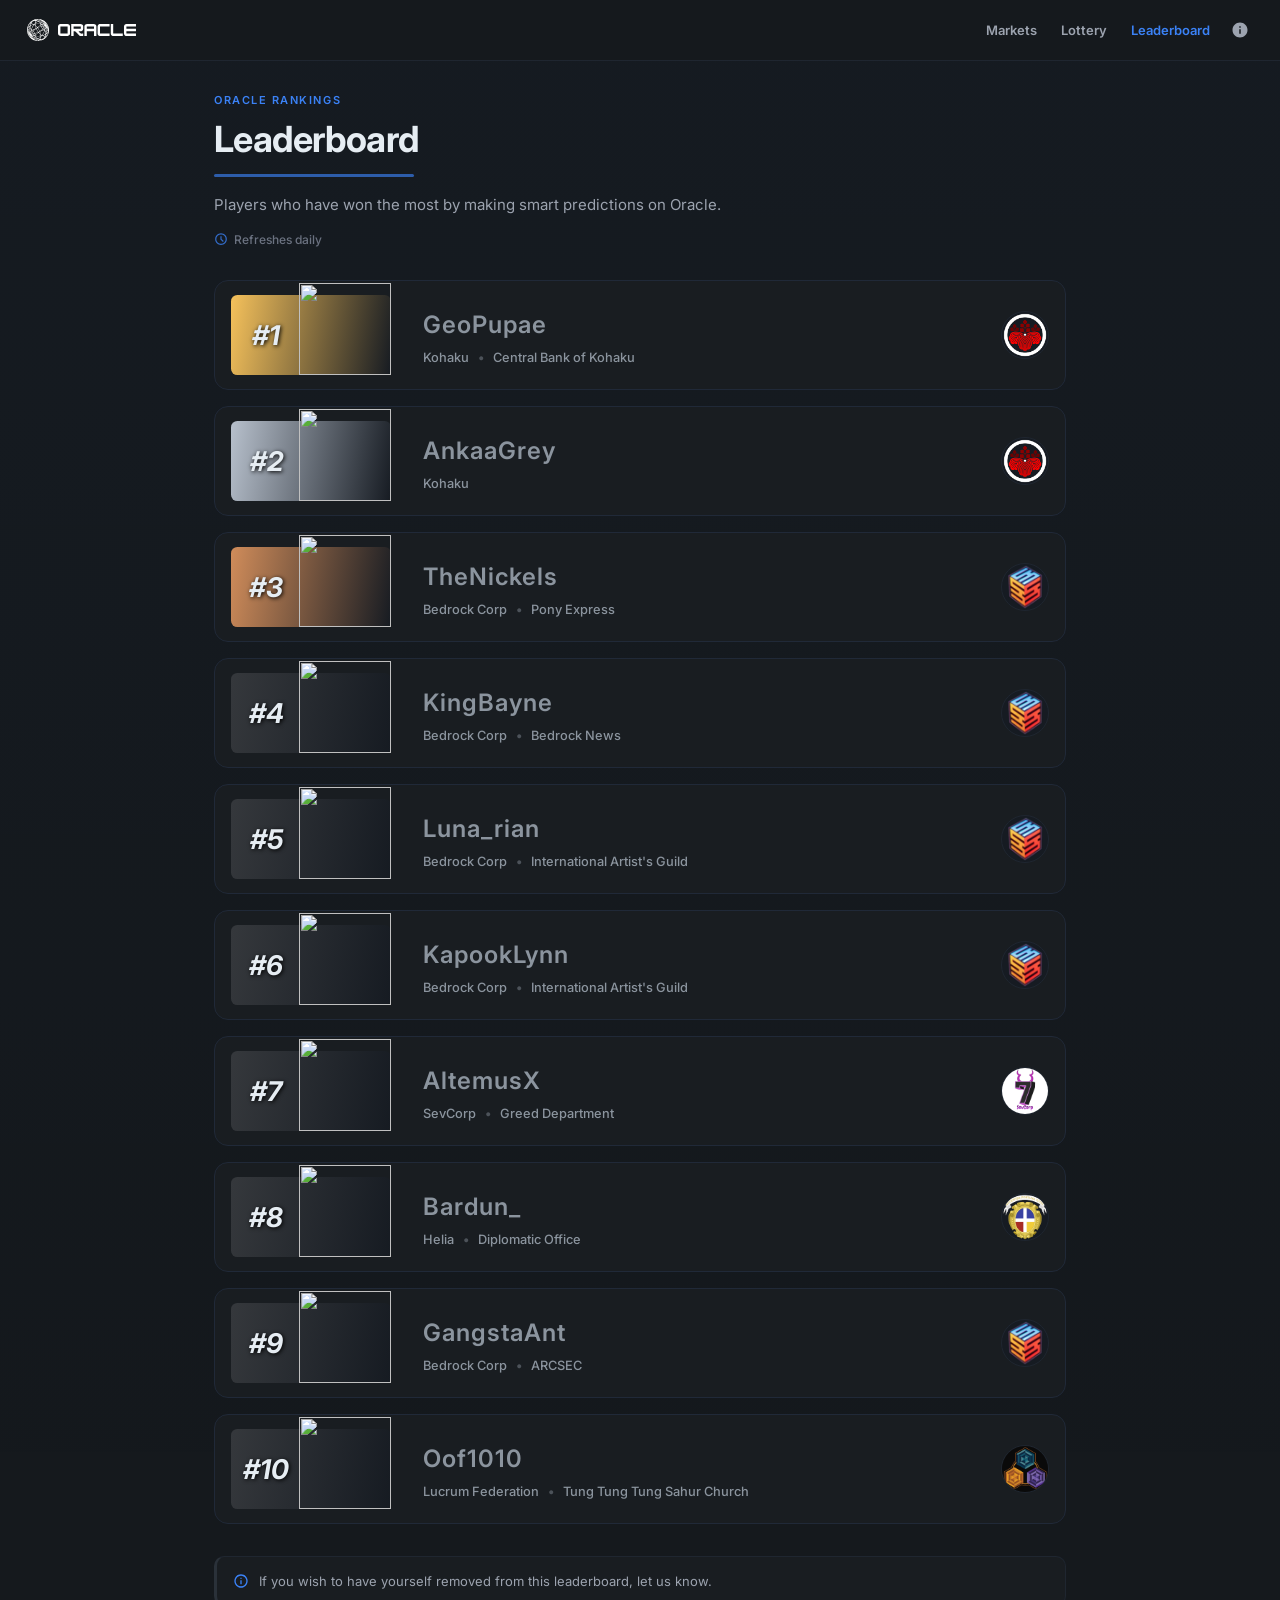
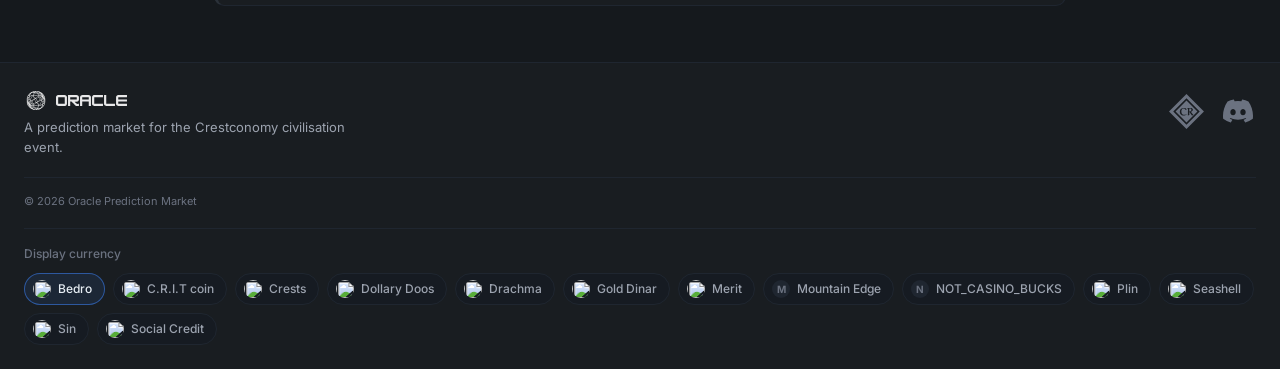
==== commit fd182d79: "Added preferred currencies" ====
--- a/leaderboard/index.html
+++ b/leaderboard/index.html
@@ -7,10 +7,12 @@
     <meta name="color-scheme" content="dark">
     <title>Leaderboard · Oracle</title>
     <style>html,body{background:#15191d}</style>
+    <link rel="preconnect" href="https://api.crestconomy.com" crossorigin>
     <link rel="stylesheet" href="../main.css">
     <link rel="stylesheet" href="leaderboard.css">
     <script src="../data/site-data.js" defer></script>
     <script src="../data/leaderboard-data.js" defer></script>
+    <script src="../currency.js" defer></script>
     <script src="../page-transitions.js" defer></script>
     <script src="../info-modal.js" defer></script>
     <script src="leaderboard.js" defer></script>
@@ -82,12 +84,10 @@
         </div>
         <div class="footer-bottom">
             <p class="footer-copy">© 2026 Oracle Prediction Market</p>
-            <div class="footer-currency">
-                <label class="footer-currency-label" for="currency-select">Currency</label>
-                <select id="currency-select" class="footer-currency-select" aria-label="Currency">
-                    <option value="bedro" selected>Bedro</option>
-                </select>
-            </div>
+        </div>
+        <div class="footer-currencies-section">
+            <span class="footer-currency-label" id="footer-currency-label">Display currency</span>
+            <div id="footer-currencies" class="footer-currencies" role="listbox" aria-labelledby="footer-currency-label"></div>
         </div>
     </div>
 </footer>
--- a/main.css
+++ b/main.css
@@ -24,6 +24,32 @@
     --radius-md: 10px;
     --radius-lg: 14px;
     --transition: 0.18s ease;
+    --sponsored-gradient-elevated:
+        linear-gradient(
+            165deg,
+            rgba(234, 179, 58, 0.13) 0%,
+            rgba(234, 179, 58, 0.05) 48%,
+            transparent 100%
+        ),
+        var(--bg-elevated);
+    --sponsored-gradient-panel:
+        linear-gradient(
+            165deg,
+            rgba(234, 179, 58, 0.15) 0%,
+            rgba(234, 179, 58, 0.06) 42%,
+            transparent 100%
+        ),
+        var(--panel);
+    --sponsored-gradient-panel-hover:
+        linear-gradient(
+            165deg,
+            rgba(234, 179, 58, 0.19) 0%,
+            rgba(234, 179, 58, 0.08) 42%,
+            transparent 100%
+        ),
+        var(--panel-hover);
+    --sponsored-border: rgba(234, 179, 58, 0.22);
+    --sponsored-border-card: rgba(234, 179, 58, 0.26);
 }
 
 @font-face {
@@ -273,6 +299,7 @@
     margin: 0 auto;
     overflow-x: auto;
     scrollbar-width: none;
+    border-bottom: 1px solid var(--border-subtle);
 }
 
 .tabs::-webkit-scrollbar {
@@ -280,25 +307,31 @@
 }
 
 .tab {
-    display: flex;
+    display: inline-flex;
     align-items: center;
     gap: 5px;
-    padding: 10px 12px;
+    padding: 10px 12px 8px;
     font-size: 0.8125rem;
     font-weight: 600;
     color: var(--text-muted);
     background: none;
     border: none;
-    border-bottom: 2px solid transparent;
     white-space: nowrap;
     flex-shrink: 0;
-    transition: color var(--transition);
+    transition: color var(--transition), box-shadow var(--transition);
+}
+
+.tab svg {
+    display: block;
+    width: 16px;
+    height: 16px;
+    flex-shrink: 0;
 }
 
 
 .tab.active {
     color: var(--text);
-    border-bottom-color: var(--accent);
+    box-shadow: inset 0 -2px 0 0 var(--accent);
 }
 
 .tab:hover {
@@ -343,7 +376,14 @@
     display: flex;
     flex-direction: column;
     gap: 14px;
-    min-height: 0;
+    overflow: visible;
+}
+
+.highlight > .featured-header,
+.highlight > .market-description,
+.highlight > .market-sponsored-notice,
+.highlight > .featured-footer {
+    flex-shrink: 0;
 }
 
 .featured-header {
@@ -395,6 +435,40 @@
     font-size: 1.2rem;
     font-weight: 600;
     line-height: 1.3;
+}
+
+.market-description {
+    display: flex;
+    align-items: flex-start;
+    gap: 8px;
+    margin: 0;
+    opacity: 0.75;
+}
+
+.market-description-icon {
+    flex-shrink: 0;
+    margin-top: 2px;
+    color: var(--text-dim);
+}
+
+.market-description-text {
+    margin: 0;
+    font-size: 0.8125rem;
+    color: var(--text-muted);
+    line-height: 1.55;
+}
+
+.highlight .market-description {
+    margin-top: -2px;
+}
+
+.highlight .market-sponsored-notice {
+    margin-top: 8px;
+    flex-shrink: 0;
+}
+
+.market-modal-detail .market-description {
+    margin-top: 4px;
 }
 
 .featured-actions {
@@ -424,7 +498,8 @@
     display: grid;
     grid-template-columns: minmax(0, 0.95fr) minmax(0, 1.35fr);
     gap: 16px;
-    flex: 1;
+    flex: 0 1 auto;
+    min-width: 0;
 }
 
 .highlight-body--no-chart {
@@ -900,6 +975,7 @@
     display: grid;
     grid-template-columns: repeat(4, minmax(0, 1fr));
     gap: 14px;
+    align-items: start;
 }
 
 .event-card {
@@ -909,9 +985,20 @@
     padding: 14px;
     display: flex;
     flex-direction: column;
-    gap: 16px;
+    gap: 12px;
     cursor: pointer;
     transition: border-color var(--transition), background var(--transition);
+}
+
+.event-card .btn-row {
+    margin-top: 0;
+    margin-bottom: 0;
+}
+
+.event-card .card-meta {
+    margin-top: 0;
+    padding-top: 2px;
+    border-top: 1px solid var(--border-subtle);
 }
 
 .event-card:hover {
@@ -977,6 +1064,57 @@
     background: var(--panel);
 }
 
+.event-card--sponsored {
+    background: var(--sponsored-gradient-panel);
+    border-color: var(--sponsored-border-card);
+}
+
+.event-card--sponsored:hover {
+    border-color: rgba(234, 179, 58, 0.36);
+    background: var(--sponsored-gradient-panel-hover);
+}
+
+.highlight--sponsored {
+    background: var(--sponsored-gradient-elevated);
+    border-color: var(--sponsored-border);
+}
+
+.market-sponsored-notice {
+    display: flex;
+    align-items: flex-start;
+    gap: 10px;
+    margin-top: 10px;
+    padding: 12px 14px;
+    border-radius: var(--radius-sm);
+    background: rgba(234, 179, 58, 0.1);
+    border: 1px solid rgba(234, 179, 58, 0.2);
+}
+
+.market-sponsored-notice-icon {
+    flex-shrink: 0;
+    margin-top: 1px;
+    color: rgba(234, 179, 58, 0.9);
+}
+
+.market-sponsored-notice-text {
+    margin: 0;
+    flex: 1;
+    min-width: 0;
+    font-size: 0.8125rem;
+    color: var(--text-muted);
+    line-height: 1.55;
+    overflow-wrap: anywhere;
+}
+
+.market-sponsored-notice-text strong {
+    color: var(--text);
+    font-weight: 600;
+}
+
+.market-modal-detail .market-sponsored-notice {
+    margin-top: 12px;
+}
+
 .event-card-top {
     display: flex;
     align-items: flex-start;
@@ -1083,6 +1221,24 @@
     flex-direction: column;
     gap: 8px;
     max-width: 450px;
+}
+
+.event-card .outcomes-list {
+    max-height: 176px;
+    overflow-y: auto;
+    overflow-x: hidden;
+    padding-right: 2px;
+    scrollbar-width: thin;
+    scrollbar-color: var(--border) transparent;
+}
+
+.event-card .outcomes-list::-webkit-scrollbar {
+    width: 5px;
+}
+
+.event-card .outcomes-list::-webkit-scrollbar-thumb {
+    background: var(--border);
+    border-radius: 999px;
 }
 
 .outcome-row {
@@ -1592,17 +1748,28 @@
     background: var(--panel-hover);
 }
 
+.market-modal-panel--sponsored,
+.market-modal-panel--sponsored.market-modal-panel--resolved {
+    background: var(--sponsored-gradient-elevated);
+    border-color: var(--sponsored-border);
+}
+
+.market-modal-panel--sponsored .market-modal-close {
+    background: var(--bg-elevated);
+}
+
+.market-modal-panel--sponsored .market-modal-close:hover {
+    background: var(--panel-hover);
+}
+
 .market-modal-close {
-    position: sticky;
-    top: 0;
-    float: right;
-    z-index: 2;
+    flex-shrink: 0;
     display: flex;
     align-items: center;
     justify-content: center;
     width: 32px;
     height: 32px;
-    margin: -4px -4px 0 0;
+    margin: 0;
     border: none;
     border-radius: var(--radius-sm);
     background: var(--bg-elevated);
@@ -1611,13 +1778,30 @@
     transition: color var(--transition), background var(--transition);
 }
 
+.market-modal-header {
+    display: flex;
+    align-items: flex-start;
+    gap: 12px;
+}
+
+.market-modal-header-main {
+    flex: 1;
+    min-width: 0;
+}
+
+.market-modal-header-main .featured-title-block h2 {
+    overflow-wrap: anywhere;
+}
+
 .market-modal-close:hover {
     color: var(--text);
     background: var(--panel-hover);
 }
 
 .market-modal-detail {
-    clear: both;
+    display: flex;
+    flex-direction: column;
+    gap: 0;
 }
 
 .market-modal-body {
@@ -1742,10 +1926,13 @@
     color: var(--text-dim);
 }
 
-.footer-currency {
-    display: flex;
-    align-items: center;
-    gap: 8px;
+.footer-currencies-section {
+    display: flex;
+    flex-direction: column;
+    gap: 10px;
+    margin-top: 18px;
+    padding-top: 16px;
+    border-top: 1px solid var(--border-subtle);
 }
 
 .footer-currency-label {
@@ -1754,32 +1941,61 @@
     color: var(--text-dim);
 }
 
-.footer-currency-select {
-    appearance: none;
-    min-width: 6.5rem;
-    padding: 6px 28px 6px 10px;
+.footer-currencies {
+    display: flex;
+    flex-wrap: wrap;
+    gap: 8px;
+}
+
+.currency-option {
+    display: inline-flex;
+    align-items: center;
+    gap: 7px;
+    padding: 6px 12px 6px 8px;
+    border: 1px solid var(--border-subtle);
+    border-radius: 999px;
+    background: var(--panel);
+    color: var(--text-muted);
     font-family: inherit;
-    font-size: 0.8125rem;
+    font-size: 0.75rem;
     font-weight: 500;
-    color: var(--text-muted);
-    background:
-        url("data:image/svg+xml,%3Csvg xmlns='http://www.w3.org/2000/svg' viewBox='0 0 24 24' fill='%236b7280'%3E%3Cpath d='M7 10l5 5 5-5z'/%3E%3C/svg%3E")
-        no-repeat right 6px center / 16px,
-        var(--panel);
-    border: 1px solid var(--border-subtle);
-    border-radius: var(--radius-sm);
+    line-height: 1;
     cursor: pointer;
-    transition: border-color var(--transition), color var(--transition);
-}
-
-.footer-currency-select:hover {
+    transition: border-color var(--transition), color var(--transition), background var(--transition);
+}
+
+.currency-option:hover {
     border-color: var(--border);
     color: var(--text);
-}
-
-.footer-currency-select:focus {
-    outline: none;
-    border-color: var(--accent);
+    background: var(--panel-hover);
+}
+
+.currency-option.active {
+    border-color: rgba(59, 130, 246, 0.55);
+    color: var(--text);
+    background: rgba(59, 130, 246, 0.1);
+}
+
+.currency-option-icon {
+    width: 18px;
+    height: 18px;
+    border-radius: 50%;
+    object-fit: cover;
+    flex-shrink: 0;
+}
+
+.currency-option-icon--fallback {
+    display: inline-flex;
+    align-items: center;
+    justify-content: center;
+    background: var(--border-subtle);
+    color: var(--text-dim);
+    font-size: 0.625rem;
+    font-weight: 700;
+}
+
+.currency-option-name {
+    white-space: nowrap;
 }
 
 @keyframes fadeSlideUp {
@@ -2235,8 +2451,13 @@
     }
 
     .tab {
-        padding: 10px 10px;
+        padding: 10px 10px 8px;
         font-size: 0.75rem;
+    }
+
+    .tab svg {
+        width: 14px;
+        height: 14px;
     }
 
     .skeleton-tabs {
--- a/leaderboard/leaderboard.css
+++ b/leaderboard/leaderboard.css
@@ -126,6 +126,7 @@
 .rank-inner {
   position: relative;
   display: flex;
+  align-items: center;
   opacity: 0;
   transform: translateY(6px);
   animation: none;
@@ -140,6 +141,7 @@
   backdrop-filter: blur(5px);
   -webkit-backdrop-filter: blur(5px);
   padding: 14px 16px;
+  gap: 1rem;
 }
 
 .lb-board-animate .rank-inner {
@@ -212,6 +214,8 @@
 
 .mage-info {
   display: flex;
+  flex: 1;
+  min-width: 0;
   flex-direction: column;
   align-items: space-between;
   height: 100%;
@@ -220,6 +224,33 @@
   color: var(--muted);
   gap: 0.3rem;
   align-self: center;
+}
+
+.nation-emblem {
+  flex-shrink: 0;
+  width: 48px;
+  height: 48px;
+  margin-left: auto;
+  border-radius: 50%;
+  overflow: hidden;
+  border: 1px solid var(--border-subtle);
+  background: var(--panel);
+}
+
+.nation-emblem img {
+  display: block;
+  width: 100%;
+  height: 100%;
+  object-fit: cover;
+}
+
+.nation-emblem--fallback {
+  display: flex;
+  align-items: center;
+  justify-content: center;
+  font-size: 0.875rem;
+  font-weight: 700;
+  color: var(--text-muted);
 }
 
 .mage-info h2 {
@@ -383,6 +414,10 @@
   .mage-info h2 {
     text-align: center;
   }
+
+  .nation-emblem {
+    margin-left: 0;
+  }
 }
 
 @media (max-width: 570px) {
